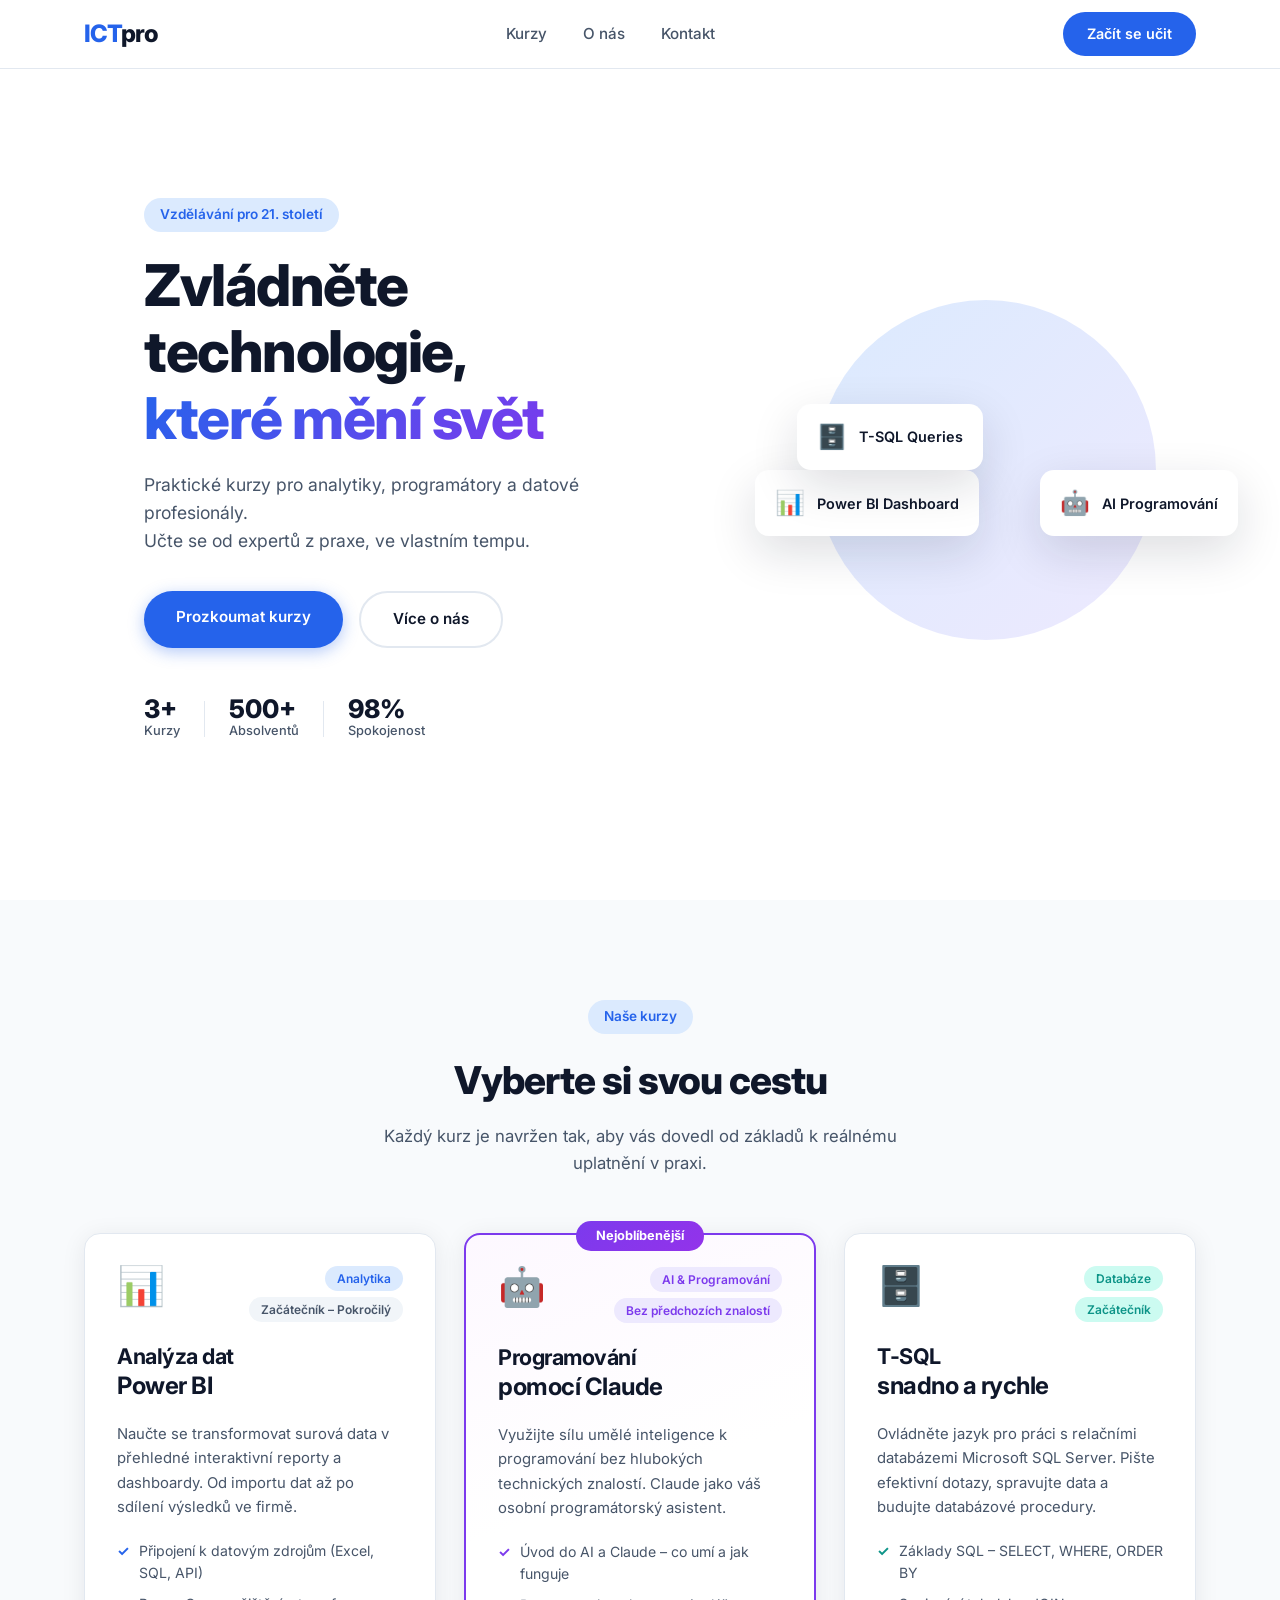
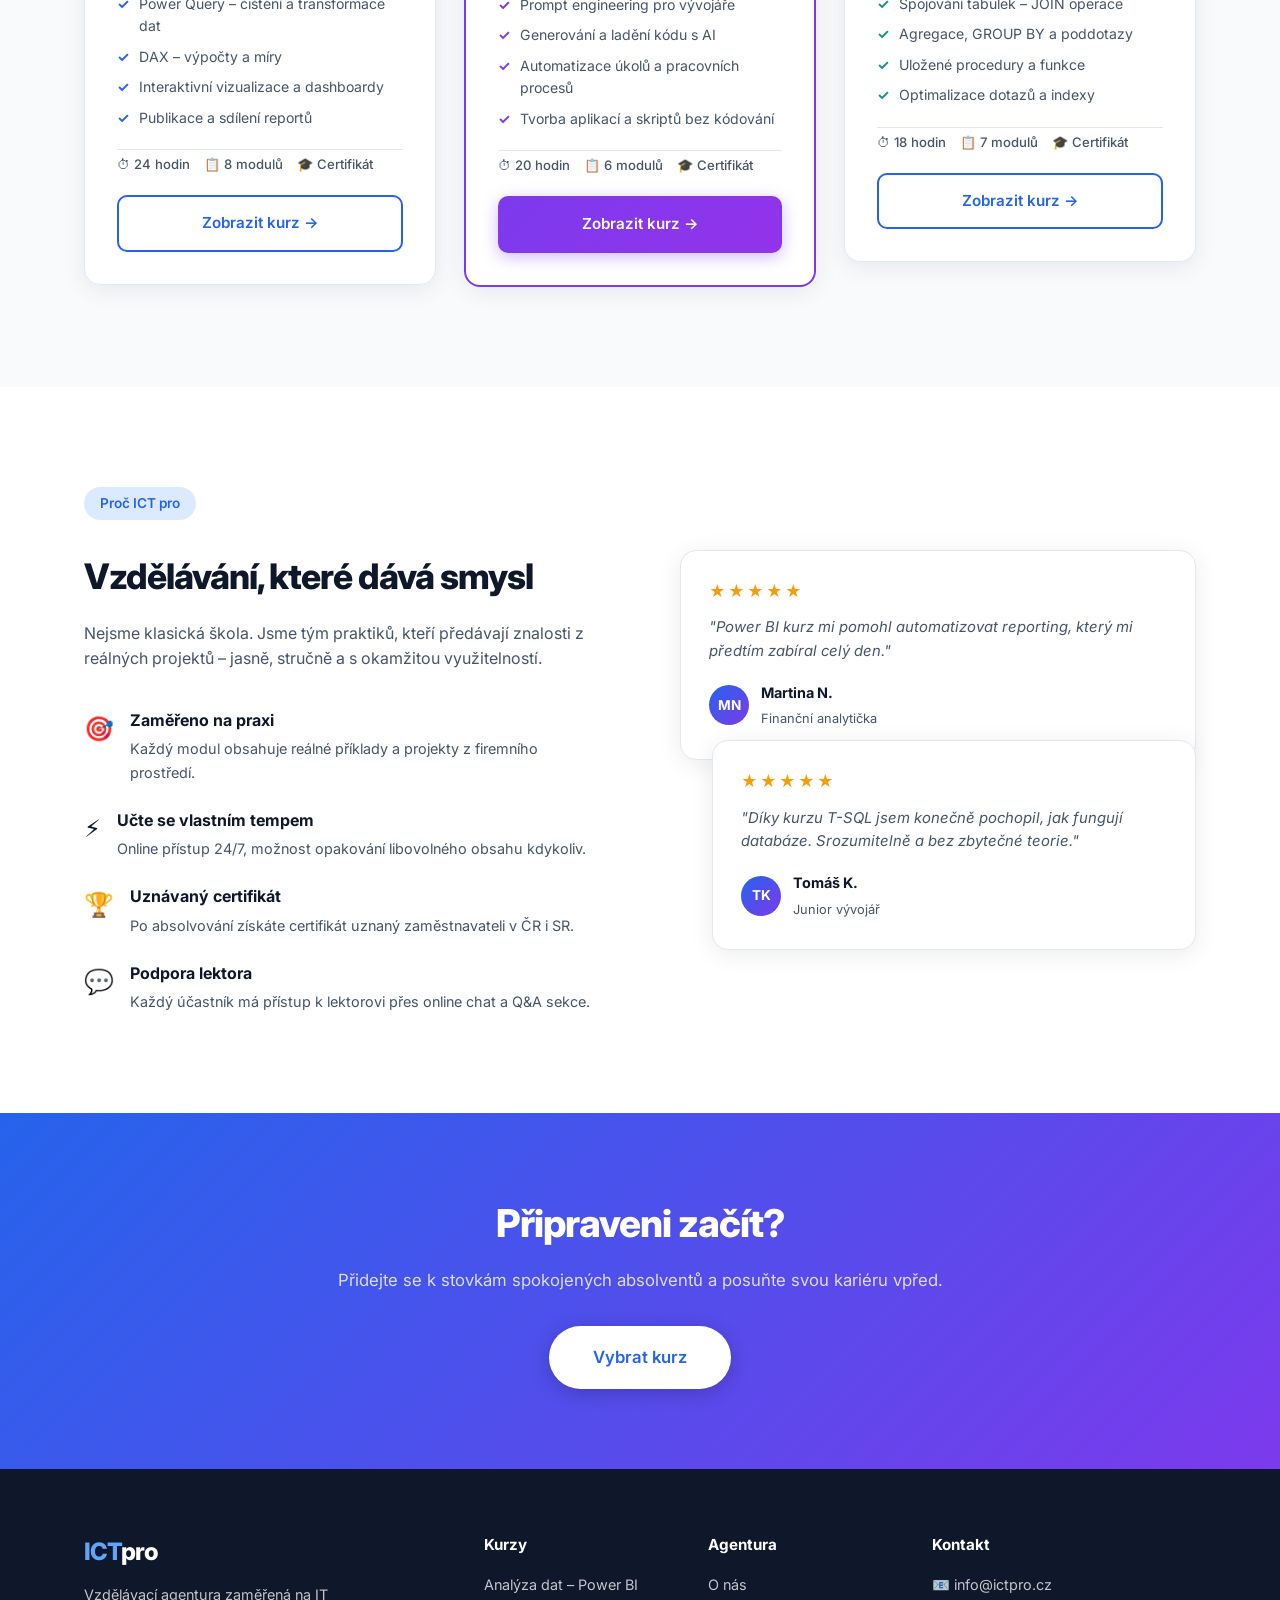
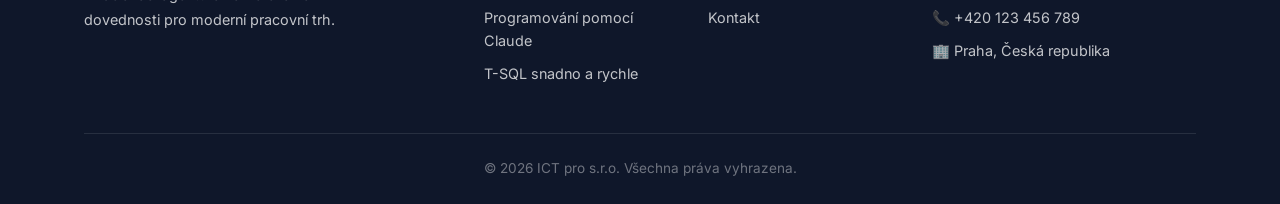
==== index.html @ ae00f1d8 "Initial commit: ICT pro educational website with 3 course pages" ====
<!DOCTYPE html>
<html lang="cs">
<head>
  <meta charset="UTF-8" />
  <meta name="viewport" content="width=device-width, initial-scale=1.0" />
  <title>ICT pro – Vzdělávací agentura</title>
  <link rel="stylesheet" href="style.css" />
  <link rel="preconnect" href="https://fonts.googleapis.com" />
  <link rel="preconnect" href="https://fonts.gstatic.com" crossorigin />
  <link href="https://fonts.googleapis.com/css2?family=Inter:wght@300;400;500;600;700;800&display=swap" rel="stylesheet" />
</head>
<body>

  <!-- NAVIGATION -->
  <nav class="navbar">
    <div class="nav-inner">
      <a href="#" class="logo">
        <span class="logo-ict">ICT</span><span class="logo-pro">pro</span>
      </a>
      <ul class="nav-links">
        <li><a href="#kurzy">Kurzy</a></li>
        <li><a href="#o-nas">O nás</a></li>
        <li><a href="#kontakt">Kontakt</a></li>
      </ul>
      <a href="#kurzy" class="btn-nav">Začít se učit</a>
      <button class="hamburger" id="hamburger" aria-label="Menu">
        <span></span><span></span><span></span>
      </button>
    </div>
  </nav>

  <!-- HERO -->
  <header class="hero">
    <div class="hero-bg"></div>
    <div class="hero-content">
      <div class="badge">Vzdělávání pro 21. století</div>
      <h1>Zvládněte technologie,<br /><span class="gradient-text">které mění svět</span></h1>
      <p class="hero-sub">Praktické kurzy pro analytiky, programátory a datové profesionály.<br />Učte se od expertů z praxe, ve vlastním tempu.</p>
      <div class="hero-cta">
        <a href="#kurzy" class="btn-primary">Prozkoumat kurzy</a>
        <a href="#o-nas" class="btn-ghost">Více o nás</a>
      </div>
      <div class="hero-stats">
        <div class="stat"><span class="stat-num">3+</span><span class="stat-label">Kurzy</span></div>
        <div class="stat-divider"></div>
        <div class="stat"><span class="stat-num">500+</span><span class="stat-label">Absolventů</span></div>
        <div class="stat-divider"></div>
        <div class="stat"><span class="stat-num">98%</span><span class="stat-label">Spokojenost</span></div>
      </div>
    </div>
    <div class="hero-visual">
      <div class="floating-card card-1">
        <div class="card-icon">📊</div>
        <div class="card-text">Power BI Dashboard</div>
      </div>
      <div class="floating-card card-2">
        <div class="card-icon">🤖</div>
        <div class="card-text">AI Programování</div>
      </div>
      <div class="floating-card card-3">
        <div class="card-icon">🗄️</div>
        <div class="card-text">T-SQL Queries</div>
      </div>
      <div class="hero-circle"></div>
    </div>
  </header>

  <!-- COURSES -->
  <section class="kurzy" id="kurzy">
    <div class="container">
      <div class="section-header">
        <div class="section-badge">Naše kurzy</div>
        <h2>Vyberte si svou cestu</h2>
        <p>Každý kurz je navržen tak, aby vás dovedl od základů k reálnému uplatnění v praxi.</p>
      </div>

      <div class="courses-grid">

        <!-- Course 1: Power BI -->
        <article class="course-card" data-color="blue">
          <div class="course-top">
            <div class="course-icon">📊</div>
            <div class="course-tags">
              <span class="tag">Analytika</span>
              <span class="tag tag-level">Začátečník – Pokročilý</span>
            </div>
          </div>
          <h3>Analýza dat<br /><strong>Power BI</strong></h3>
          <p class="course-desc">Naučte se transformovat surová data v přehledné interaktivní reporty a dashboardy. Od importu dat až po sdílení výsledků ve firmě.</p>
          <ul class="course-topics">
            <li>Připojení k datovým zdrojům (Excel, SQL, API)</li>
            <li>Power Query – čištění a transformace dat</li>
            <li>DAX – výpočty a míry</li>
            <li>Interaktivní vizualizace a dashboardy</li>
            <li>Publikace a sdílení reportů</li>
          </ul>
          <div class="course-meta">
            <span class="meta-item">⏱ 24 hodin</span>
            <span class="meta-item">📋 8 modulů</span>
            <span class="meta-item">🎓 Certifikát</span>
          </div>
          <a href="kurz-powerbi.html" class="btn-course">Zobrazit kurz →</a>
        </article>

        <!-- Course 2: Claude -->
        <article class="course-card featured" data-color="purple">
          <div class="featured-badge">Nejoblíbenější</div>
          <div class="course-top">
            <div class="course-icon">🤖</div>
            <div class="course-tags">
              <span class="tag">AI &amp; Programování</span>
              <span class="tag tag-level">Bez předchozích znalostí</span>
            </div>
          </div>
          <h3>Programování<br /><strong>pomocí Claude</strong></h3>
          <p class="course-desc">Využijte sílu umělé inteligence k programování bez hlubokých technických znalostí. Claude jako váš osobní programátorský asistent.</p>
          <ul class="course-topics">
            <li>Úvod do AI a Claude – co umí a jak funguje</li>
            <li>Prompt engineering pro vývojáře</li>
            <li>Generování a ladění kódu s AI</li>
            <li>Automatizace úkolů a pracovních procesů</li>
            <li>Tvorba aplikací a skriptů bez kódování</li>
          </ul>
          <div class="course-meta">
            <span class="meta-item">⏱ 20 hodin</span>
            <span class="meta-item">📋 6 modulů</span>
            <span class="meta-item">🎓 Certifikát</span>
          </div>
          <a href="kurz-claude.html" class="btn-course btn-course-featured">Zobrazit kurz →</a>
        </article>

        <!-- Course 3: T-SQL -->
        <article class="course-card" data-color="teal">
          <div class="course-top">
            <div class="course-icon">🗄️</div>
            <div class="course-tags">
              <span class="tag">Databáze</span>
              <span class="tag tag-level">Začátečník</span>
            </div>
          </div>
          <h3>T-SQL<br /><strong>snadno a rychle</strong></h3>
          <p class="course-desc">Ovládněte jazyk pro práci s relačními databázemi Microsoft SQL Server. Pište efektivní dotazy, spravujte data a budujte databázové procedury.</p>
          <ul class="course-topics">
            <li>Základy SQL – SELECT, WHERE, ORDER BY</li>
            <li>Spojování tabulek – JOIN operace</li>
            <li>Agregace, GROUP BY a poddotazy</li>
            <li>Uložené procedury a funkce</li>
            <li>Optimalizace dotazů a indexy</li>
          </ul>
          <div class="course-meta">
            <span class="meta-item">⏱ 18 hodin</span>
            <span class="meta-item">📋 7 modulů</span>
            <span class="meta-item">🎓 Certifikát</span>
          </div>
          <a href="kurz-tsql.html" class="btn-course">Zobrazit kurz →</a>
        </article>

      </div>
    </div>
  </section>

  <!-- WHY US -->
  <section class="why-us" id="o-nas">
    <div class="container">
      <div class="why-grid">
        <div class="why-text">
          <div class="section-badge">Proč ICT pro</div>
          <h2>Vzdělávání, které dává smysl</h2>
          <p>Nejsme klasická škola. Jsme tým praktiků, kteří předávají znalosti z reálných projektů – jasně, stručně a s okamžitou využitelností.</p>
          <div class="why-features">
            <div class="feature">
              <div class="feature-icon">🎯</div>
              <div>
                <h4>Zaměřeno na praxi</h4>
                <p>Každý modul obsahuje reálné příklady a projekty z firemního prostředí.</p>
              </div>
            </div>
            <div class="feature">
              <div class="feature-icon">⚡</div>
              <div>
                <h4>Učte se vlastním tempem</h4>
                <p>Online přístup 24/7, možnost opakování libovolného obsahu kdykoliv.</p>
              </div>
            </div>
            <div class="feature">
              <div class="feature-icon">🏆</div>
              <div>
                <h4>Uznávaný certifikát</h4>
                <p>Po absolvování získáte certifikát uznaný zaměstnavateli v ČR i SR.</p>
              </div>
            </div>
            <div class="feature">
              <div class="feature-icon">💬</div>
              <div>
                <h4>Podpora lektora</h4>
                <p>Každý účastník má přístup k lektorovi přes online chat a Q&amp;A sekce.</p>
              </div>
            </div>
          </div>
        </div>
        <div class="why-visual">
          <div class="testimonial-stack">
            <div class="testimonial">
              <div class="stars">★★★★★</div>
              <p>"Power BI kurz mi pomohl automatizovat reporting, který mi předtím zabíral celý den."</p>
              <div class="testimonial-author">
                <div class="author-avatar">MN</div>
                <div><strong>Martina N.</strong><br /><small>Finanční analytička</small></div>
              </div>
            </div>
            <div class="testimonial testimonial-2">
              <div class="stars">★★★★★</div>
              <p>"Díky kurzu T-SQL jsem konečně pochopil, jak fungují databáze. Srozumitelně a bez zbytečné teorie."</p>
              <div class="testimonial-author">
                <div class="author-avatar">TK</div>
                <div><strong>Tomáš K.</strong><br /><small>Junior vývojář</small></div>
              </div>
            </div>
          </div>
        </div>
      </div>
    </div>
  </section>

  <!-- CTA BANNER -->
  <section class="cta-banner">
    <div class="container">
      <div class="cta-inner">
        <h2>Připraveni začít?</h2>
        <p>Přidejte se k stovkám spokojených absolventů a posuňte svou kariéru vpřed.</p>
        <a href="#kurzy" class="btn-primary btn-large">Vybrat kurz</a>
      </div>
    </div>
  </section>

  <!-- FOOTER -->
  <footer class="footer" id="kontakt">
    <div class="container">
      <div class="footer-grid">
        <div class="footer-brand">
          <a href="#" class="logo">
            <span class="logo-ict">ICT</span><span class="logo-pro">pro</span>
          </a>
          <p>Vzdělávací agentura zaměřená na IT dovednosti pro moderní pracovní trh.</p>
        </div>
        <div class="footer-col">
          <h4>Kurzy</h4>
          <ul>
            <li><a href="kurz-powerbi.html">Analýza dat – Power BI</a></li>
            <li><a href="kurz-claude.html">Programování pomocí Claude</a></li>
            <li><a href="kurz-tsql.html">T-SQL snadno a rychle</a></li>
          </ul>
        </div>
        <div class="footer-col">
          <h4>Agentura</h4>
          <ul>
            <li><a href="#o-nas">O nás</a></li>
            <li><a href="#kontakt">Kontakt</a></li>
          </ul>
        </div>
        <div class="footer-col">
          <h4>Kontakt</h4>
          <ul>
            <li>📧 info@ictpro.cz</li>
            <li>📞 +420 123 456 789</li>
            <li>🏢 Praha, Česká republika</li>
          </ul>
        </div>
      </div>
      <div class="footer-bottom">
        <p>&copy; 2026 ICT pro s.r.o. Všechna práva vyhrazena.</p>
      </div>
    </div>
  </footer>

  <script src="main.js"></script>
</body>
</html>
---- style.css ----
/* ============================================
   ICT pro – Main Stylesheet
   ============================================ */

*, *::before, *::after { box-sizing: border-box; margin: 0; padding: 0; }

:root {
  --blue:   #2563eb;
  --blue-light: #dbeafe;
  --purple: #7c3aed;
  --purple-light: #ede9fe;
  --teal:   #0d9488;
  --teal-light: #ccfbf1;
  --dark:   #0f172a;
  --dark2:  #1e293b;
  --mid:    #475569;
  --light:  #f8fafc;
  --white:  #ffffff;
  --border: #e2e8f0;
  --radius: 16px;
  --shadow: 0 4px 24px rgba(15,23,42,.08);
  --shadow-lg: 0 16px 48px rgba(15,23,42,.14);
}

html { scroll-behavior: smooth; }

body {
  font-family: 'Inter', system-ui, sans-serif;
  color: var(--dark);
  background: var(--white);
  line-height: 1.6;
  overflow-x: hidden;
}

a { text-decoration: none; color: inherit; }
ul { list-style: none; }
img { max-width: 100%; }

.container {
  max-width: 1160px;
  margin: 0 auto;
  padding: 0 24px;
}

/* ---- BUTTONS ---- */
.btn-primary {
  display: inline-block;
  background: var(--blue);
  color: var(--white);
  padding: 14px 32px;
  border-radius: 50px;
  font-weight: 600;
  font-size: .95rem;
  transition: background .2s, transform .15s, box-shadow .2s;
  box-shadow: 0 4px 16px rgba(37,99,235,.35);
}
.btn-primary:hover { background: #1d4ed8; transform: translateY(-2px); box-shadow: 0 8px 24px rgba(37,99,235,.4); }

.btn-ghost {
  display: inline-block;
  color: var(--dark);
  padding: 14px 32px;
  border-radius: 50px;
  font-weight: 600;
  font-size: .95rem;
  border: 2px solid var(--border);
  transition: border-color .2s, color .2s, transform .15s;
}
.btn-ghost:hover { border-color: var(--blue); color: var(--blue); transform: translateY(-2px); }

.btn-large { padding: 18px 44px; font-size: 1.05rem; }

/* ---- NAVBAR ---- */
.navbar {
  position: fixed;
  top: 0; left: 0; right: 0;
  z-index: 100;
  background: rgba(255,255,255,.9);
  backdrop-filter: blur(12px);
  border-bottom: 1px solid var(--border);
  transition: box-shadow .3s;
}
.navbar.scrolled { box-shadow: var(--shadow); }

.nav-inner {
  display: flex;
  align-items: center;
  justify-content: space-between;
  max-width: 1160px;
  margin: 0 auto;
  padding: 0 24px;
  height: 68px;
}

.logo { font-size: 1.5rem; font-weight: 800; letter-spacing: -1px; }
.logo-ict { color: var(--blue); }
.logo-pro { color: var(--dark); }

.nav-links {
  display: flex;
  gap: 36px;
}
.nav-links a {
  font-weight: 500;
  font-size: .95rem;
  color: var(--mid);
  transition: color .2s;
}
.nav-links a:hover { color: var(--blue); }

.btn-nav {
  background: var(--blue);
  color: var(--white);
  padding: 10px 24px;
  border-radius: 50px;
  font-weight: 600;
  font-size: .9rem;
  transition: background .2s, transform .15s;
}
.btn-nav:hover { background: #1d4ed8; transform: translateY(-1px); }

.hamburger {
  display: none;
  flex-direction: column;
  gap: 5px;
  background: none;
  border: none;
  cursor: pointer;
  padding: 4px;
}
.hamburger span {
  display: block;
  width: 24px; height: 2px;
  background: var(--dark);
  border-radius: 2px;
  transition: transform .3s, opacity .3s;
}

/* ---- HERO ---- */
.hero {
  min-height: 100vh;
  display: flex;
  align-items: center;
  padding: 100px 24px 60px;
  max-width: 1160px;
  margin: 0 auto;
  position: relative;
  gap: 60px;
}

.hero-content { flex: 1; min-width: 0; }
.hero-visual { flex: 0 0 420px; position: relative; display: flex; align-items: center; justify-content: center; }

.badge {
  display: inline-block;
  background: var(--blue-light);
  color: var(--blue);
  padding: 6px 16px;
  border-radius: 50px;
  font-size: .85rem;
  font-weight: 600;
  margin-bottom: 20px;
}

.hero h1 {
  font-size: clamp(2.2rem, 5vw, 3.6rem);
  font-weight: 800;
  line-height: 1.15;
  letter-spacing: -1.5px;
  margin-bottom: 20px;
}

.gradient-text {
  background: linear-gradient(135deg, var(--blue) 0%, var(--purple) 100%);
  -webkit-background-clip: text;
  -webkit-text-fill-color: transparent;
  background-clip: text;
}

.hero-sub {
  font-size: 1.1rem;
  color: var(--mid);
  margin-bottom: 36px;
  max-width: 520px;
}

.hero-cta { display: flex; gap: 16px; flex-wrap: wrap; margin-bottom: 48px; }

.hero-stats {
  display: flex;
  align-items: center;
  gap: 24px;
}
.stat { display: flex; flex-direction: column; }
.stat-num { font-size: 1.6rem; font-weight: 800; color: var(--dark); line-height: 1; }
.stat-label { font-size: .8rem; color: var(--mid); font-weight: 500; }
.stat-divider { width: 1px; height: 36px; background: var(--border); }

/* Hero visual */
.hero-circle {
  width: 340px; height: 340px;
  border-radius: 50%;
  background: linear-gradient(135deg, var(--blue-light) 0%, var(--purple-light) 100%);
  position: absolute;
  z-index: 0;
}

.floating-card {
  position: absolute;
  background: var(--white);
  border-radius: 14px;
  padding: 14px 20px;
  box-shadow: var(--shadow-lg);
  display: flex;
  align-items: center;
  gap: 12px;
  z-index: 1;
  font-weight: 600;
  font-size: .9rem;
  white-space: nowrap;
  animation: float 4s ease-in-out infinite;
}
.floating-card .card-icon { font-size: 1.5rem; }

.card-1 { top: 5%; left: -5%; animation-delay: 0s; }
.card-2 { top: 40%; right: -10%; animation-delay: 1.3s; }
.card-3 { bottom: 10%; left: 5%; animation-delay: 2.6s; }

@keyframes float {
  0%, 100% { transform: translateY(0); }
  50% { transform: translateY(-12px); }
}

/* ---- SECTION HEADER ---- */
.section-header { text-align: center; margin-bottom: 56px; }
.section-badge {
  display: inline-block;
  background: var(--blue-light);
  color: var(--blue);
  padding: 6px 16px;
  border-radius: 50px;
  font-size: .85rem;
  font-weight: 600;
  margin-bottom: 16px;
}
.section-header h2 { font-size: 2.4rem; font-weight: 800; letter-spacing: -1px; margin-bottom: 12px; }
.section-header p { font-size: 1.05rem; color: var(--mid); max-width: 540px; margin: 0 auto; }

/* ---- COURSES ---- */
.kurzy { padding: 100px 0; background: var(--light); }

.courses-grid {
  display: grid;
  grid-template-columns: repeat(3, 1fr);
  gap: 28px;
  align-items: start;
}

.course-card {
  background: var(--white);
  border-radius: var(--radius);
  padding: 32px;
  box-shadow: var(--shadow);
  border: 1px solid var(--border);
  position: relative;
  transition: transform .25s, box-shadow .25s;
  display: flex;
  flex-direction: column;
  gap: 20px;
}
.course-card:hover { transform: translateY(-6px); box-shadow: var(--shadow-lg); }

.course-card.featured {
  border: 2px solid var(--purple);
  background: linear-gradient(160deg, #fdf8ff 0%, #fff 40%);
}

.featured-badge {
  position: absolute;
  top: -14px; left: 50%;
  transform: translateX(-50%);
  background: linear-gradient(135deg, var(--purple) 0%, #9333ea 100%);
  color: var(--white);
  padding: 5px 20px;
  border-radius: 50px;
  font-size: .8rem;
  font-weight: 700;
  white-space: nowrap;
}

.course-top { display: flex; align-items: flex-start; justify-content: space-between; gap: 12px; }
.course-icon { font-size: 2.4rem; line-height: 1; }
.course-tags { display: flex; flex-direction: column; gap: 6px; align-items: flex-end; }

.tag {
  display: inline-block;
  padding: 3px 12px;
  border-radius: 50px;
  font-size: .75rem;
  font-weight: 600;
  background: var(--blue-light);
  color: var(--blue);
}
.tag-level {
  background: #f1f5f9;
  color: var(--mid);
}

.course-card[data-color="purple"] .tag { background: var(--purple-light); color: var(--purple); }
.course-card[data-color="teal"]   .tag { background: var(--teal-light);   color: var(--teal); }

.course-card h3 {
  font-size: 1.35rem;
  font-weight: 700;
  line-height: 1.3;
  letter-spacing: -.5px;
}
.course-card h3 strong { display: block; font-size: 1.5rem; }

.course-desc { font-size: .93rem; color: var(--mid); line-height: 1.65; }

.course-topics { display: flex; flex-direction: column; gap: 8px; }
.course-topics li {
  font-size: .88rem;
  color: var(--mid);
  padding-left: 22px;
  position: relative;
}
.course-topics li::before {
  content: '✓';
  position: absolute;
  left: 0;
  color: var(--blue);
  font-weight: 700;
}
.course-card[data-color="purple"] .course-topics li::before { color: var(--purple); }
.course-card[data-color="teal"]   .course-topics li::before { color: var(--teal); }

.course-meta {
  display: flex;
  gap: 14px;
  flex-wrap: wrap;
  padding-top: 4px;
  border-top: 1px solid var(--border);
}
.meta-item { font-size: .82rem; color: var(--mid); font-weight: 500; }

.btn-course {
  display: block;
  text-align: center;
  padding: 14px;
  border-radius: 10px;
  font-weight: 600;
  font-size: .95rem;
  border: 2px solid var(--blue);
  color: var(--blue);
  transition: background .2s, color .2s, transform .15s;
  margin-top: auto;
}
.btn-course:hover { background: var(--blue); color: var(--white); transform: translateY(-2px); }

.btn-course-featured {
  background: linear-gradient(135deg, var(--purple) 0%, #9333ea 100%);
  border-color: transparent;
  color: var(--white);
  box-shadow: 0 4px 16px rgba(124,58,237,.35);
}
.btn-course-featured:hover { background: linear-gradient(135deg, #6d28d9 0%, #7c3aed 100%); color: var(--white); box-shadow: 0 8px 24px rgba(124,58,237,.4); }

/* ---- WHY US ---- */
.why-us { padding: 100px 0; }

.why-grid {
  display: grid;
  grid-template-columns: 1fr 1fr;
  gap: 80px;
  align-items: center;
}

.why-text .section-badge { display: inline-block; }
.why-text h2 { font-size: 2.2rem; font-weight: 800; letter-spacing: -1px; margin: 12px 0 16px; }
.why-text > p { font-size: 1rem; color: var(--mid); margin-bottom: 36px; }

.why-features { display: flex; flex-direction: column; gap: 24px; }
.feature { display: flex; gap: 16px; align-items: flex-start; }
.feature-icon { font-size: 1.5rem; flex-shrink: 0; margin-top: 2px; }
.feature h4 { font-size: 1rem; font-weight: 700; margin-bottom: 4px; }
.feature p { font-size: .9rem; color: var(--mid); }

.testimonial-stack { position: relative; }
.testimonial {
  background: var(--white);
  border: 1px solid var(--border);
  border-radius: var(--radius);
  padding: 28px;
  box-shadow: var(--shadow);
}
.testimonial-2 {
  margin-top: -20px;
  margin-left: 32px;
  position: relative;
  z-index: 1;
}
.stars { color: #f59e0b; font-size: 1rem; margin-bottom: 12px; letter-spacing: 2px; }
.testimonial p { font-size: .93rem; color: var(--mid); font-style: italic; margin-bottom: 16px; }
.testimonial-author { display: flex; align-items: center; gap: 12px; }
.author-avatar {
  width: 40px; height: 40px;
  border-radius: 50%;
  background: linear-gradient(135deg, var(--blue) 0%, var(--purple) 100%);
  color: var(--white);
  font-weight: 700;
  font-size: .85rem;
  display: flex;
  align-items: center;
  justify-content: center;
  flex-shrink: 0;
}
.testimonial-author strong { font-size: .9rem; }
.testimonial-author small { color: var(--mid); font-size: .8rem; }

/* ---- CTA BANNER ---- */
.cta-banner {
  padding: 80px 0;
  background: linear-gradient(135deg, var(--blue) 0%, var(--purple) 100%);
}
.cta-inner { text-align: center; }
.cta-inner h2 { font-size: 2.4rem; font-weight: 800; color: var(--white); margin-bottom: 12px; letter-spacing: -1px; }
.cta-inner p { font-size: 1.05rem; color: rgba(255,255,255,.8); margin-bottom: 32px; }
.cta-inner .btn-primary {
  background: var(--white);
  color: var(--blue);
  box-shadow: 0 4px 20px rgba(0,0,0,.2);
}
.cta-inner .btn-primary:hover { background: #f1f5f9; transform: translateY(-3px); }

/* ---- FOOTER ---- */
.footer { background: var(--dark); color: rgba(255,255,255,.75); padding: 64px 0 0; }

.footer-grid {
  display: grid;
  grid-template-columns: 2fr 1fr 1fr 1.5fr;
  gap: 48px;
  margin-bottom: 48px;
}

.footer-brand p { font-size: .9rem; margin-top: 12px; line-height: 1.7; max-width: 260px; }
.footer-brand .logo-ict { color: #60a5fa; }
.footer-brand .logo-pro { color: var(--white); }

.footer-col h4 { color: var(--white); font-size: .95rem; font-weight: 700; margin-bottom: 16px; }
.footer-col ul { display: flex; flex-direction: column; gap: 10px; }
.footer-col a { font-size: .9rem; transition: color .2s; }
.footer-col a:hover { color: var(--white); }
.footer-col li { font-size: .9rem; }

.footer-bottom {
  border-top: 1px solid rgba(255,255,255,.1);
  padding: 24px 0;
  text-align: center;
  font-size: .85rem;
  color: rgba(255,255,255,.4);
}

/* ---- RESPONSIVE ---- */
@media (max-width: 1024px) {
  .courses-grid { grid-template-columns: 1fr; max-width: 560px; margin: 0 auto; }
  .hero { flex-direction: column; text-align: center; }
  .hero-visual { display: none; }
  .hero-stats { justify-content: center; }
  .hero-cta { justify-content: center; }
  .hero-sub { margin: 0 auto 36px; }
  .why-grid { grid-template-columns: 1fr; gap: 48px; }
  .footer-grid { grid-template-columns: 1fr 1fr; }
}

@media (max-width: 640px) {
  .nav-links, .btn-nav { display: none; }
  .hamburger { display: flex; }
  .nav-links.open {
    display: flex;
    flex-direction: column;
    position: fixed;
    top: 68px; left: 0; right: 0;
    background: var(--white);
    padding: 24px;
    gap: 16px;
    border-bottom: 1px solid var(--border);
    box-shadow: var(--shadow);
  }
  .nav-links.open + .btn-nav { display: block; }
  .section-header h2 { font-size: 1.8rem; }
  .footer-grid { grid-template-columns: 1fr; gap: 32px; }
  .cta-inner h2 { font-size: 1.8rem; }
}
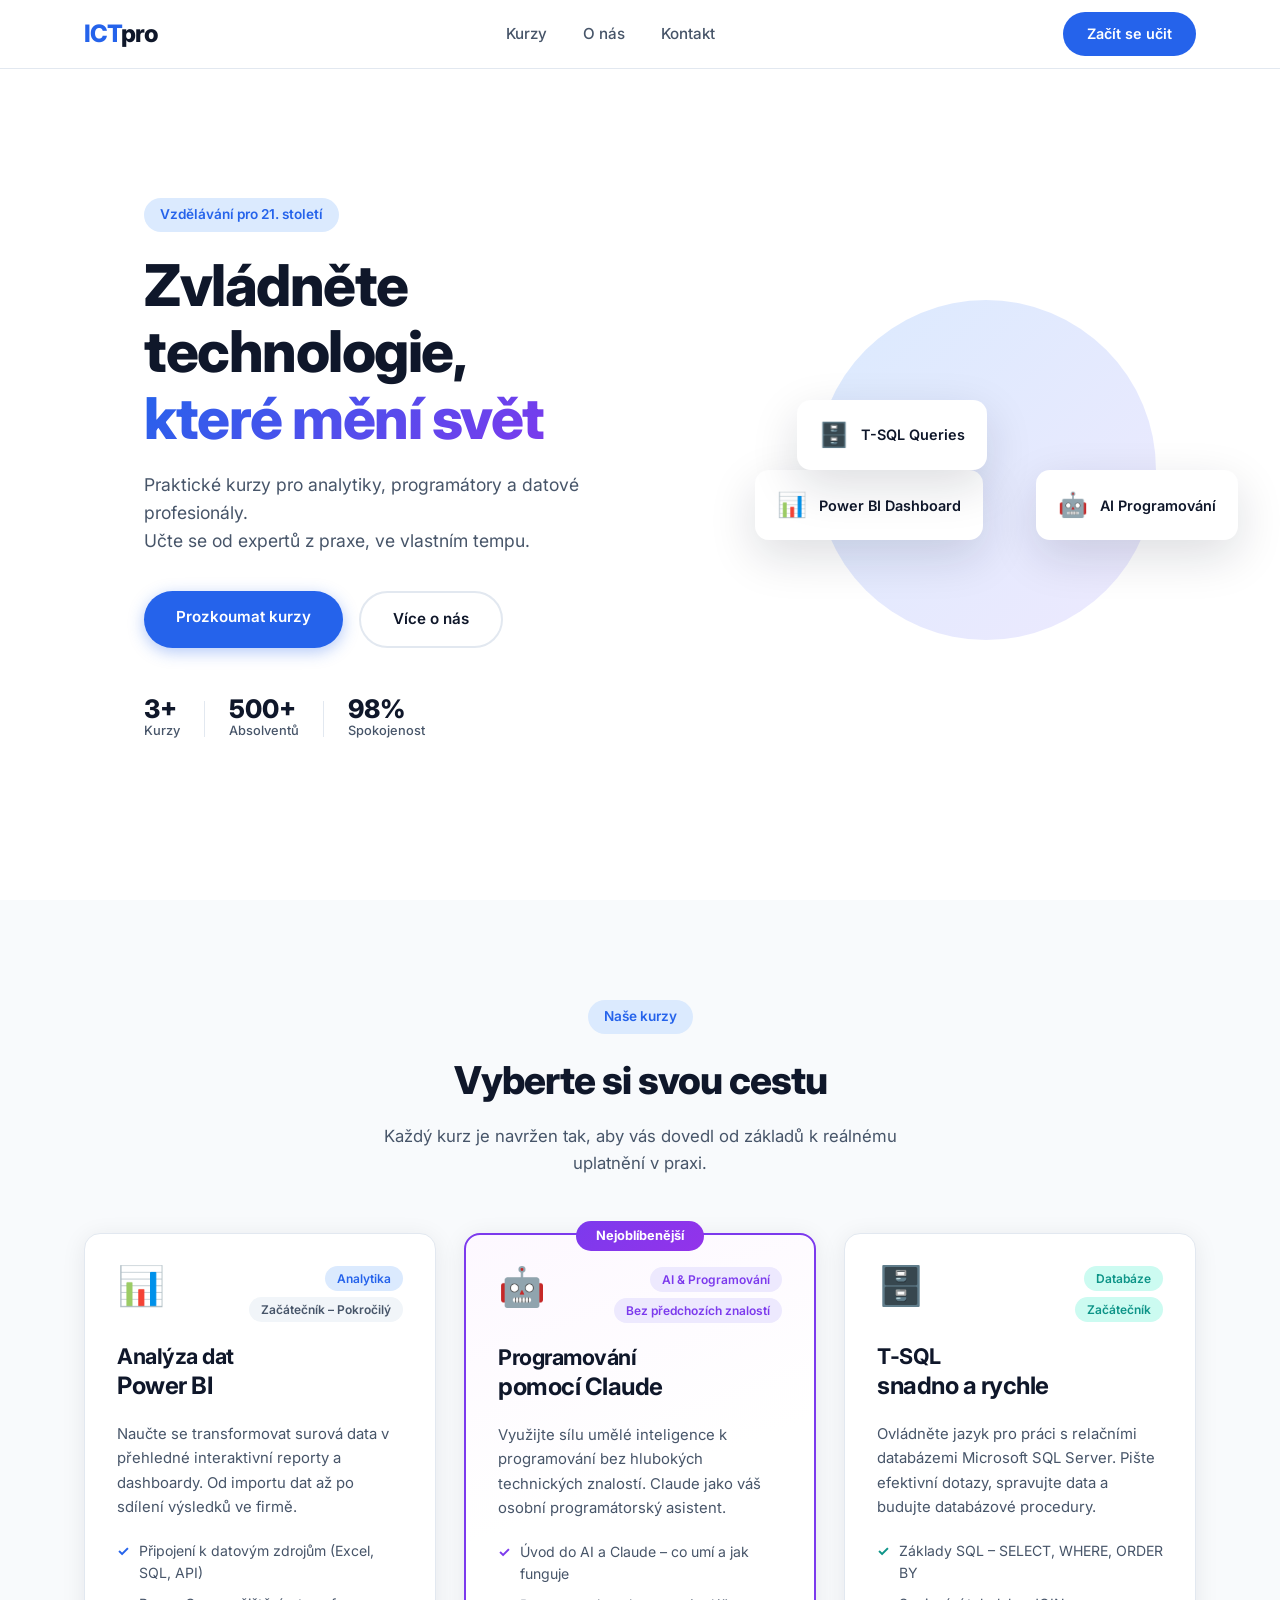
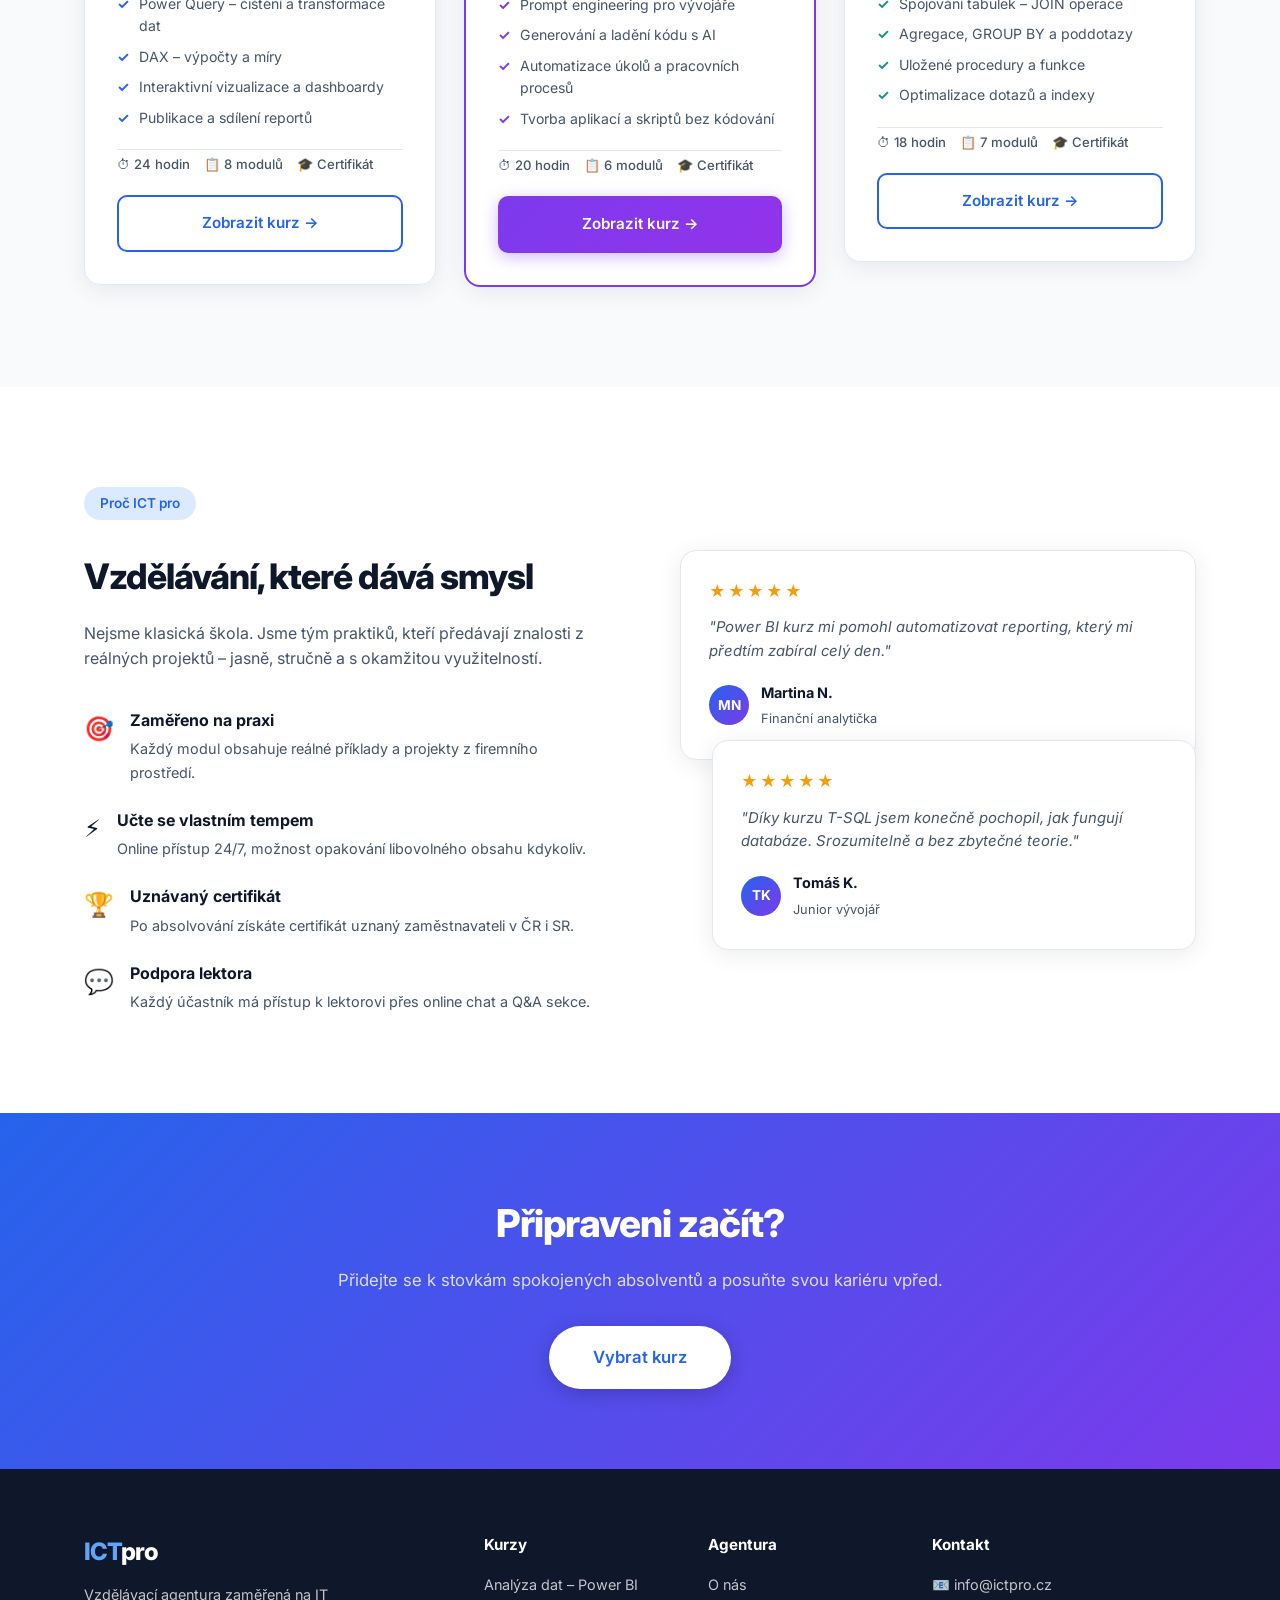
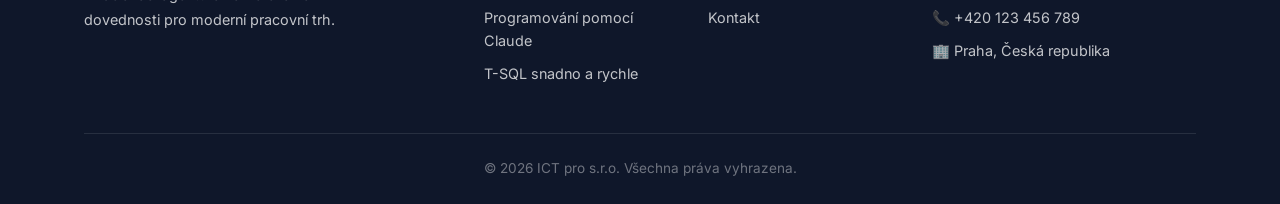
==== commit 5a2be0b7: "Make hero floating cards clickable links to course pages" ====
--- a/index.html
+++ b/index.html
@@ -49,18 +49,18 @@
       </div>
     </div>
     <div class="hero-visual">
-      <div class="floating-card card-1">
+      <a href="kurz-powerbi.html" class="floating-card card-1">
         <div class="card-icon">📊</div>
         <div class="card-text">Power BI Dashboard</div>
-      </div>
-      <div class="floating-card card-2">
+      </a>
+      <a href="kurz-claude.html" class="floating-card card-2">
         <div class="card-icon">🤖</div>
         <div class="card-text">AI Programování</div>
-      </div>
-      <div class="floating-card card-3">
+      </a>
+      <a href="kurz-tsql.html" class="floating-card card-3">
         <div class="card-icon">🗄️</div>
         <div class="card-text">T-SQL Queries</div>
-      </div>
+      </a>
       <div class="hero-circle"></div>
     </div>
   </header>
--- a/style.css
+++ b/style.css
@@ -214,11 +214,20 @@
   display: flex;
   align-items: center;
   gap: 12px;
-  z-index: 1;
+  z-index: 2;
   font-weight: 600;
   font-size: .9rem;
   white-space: nowrap;
   animation: float 4s ease-in-out infinite;
+  cursor: pointer;
+  color: var(--dark);
+  border: 2px solid transparent;
+  transition: border-color .2s, box-shadow .2s, transform .2s;
+}
+.floating-card:hover {
+  border-color: var(--blue);
+  box-shadow: 0 20px 48px rgba(37,99,235,.18);
+  animation-play-state: paused;
 }
 .floating-card .card-icon { font-size: 1.5rem; }
 
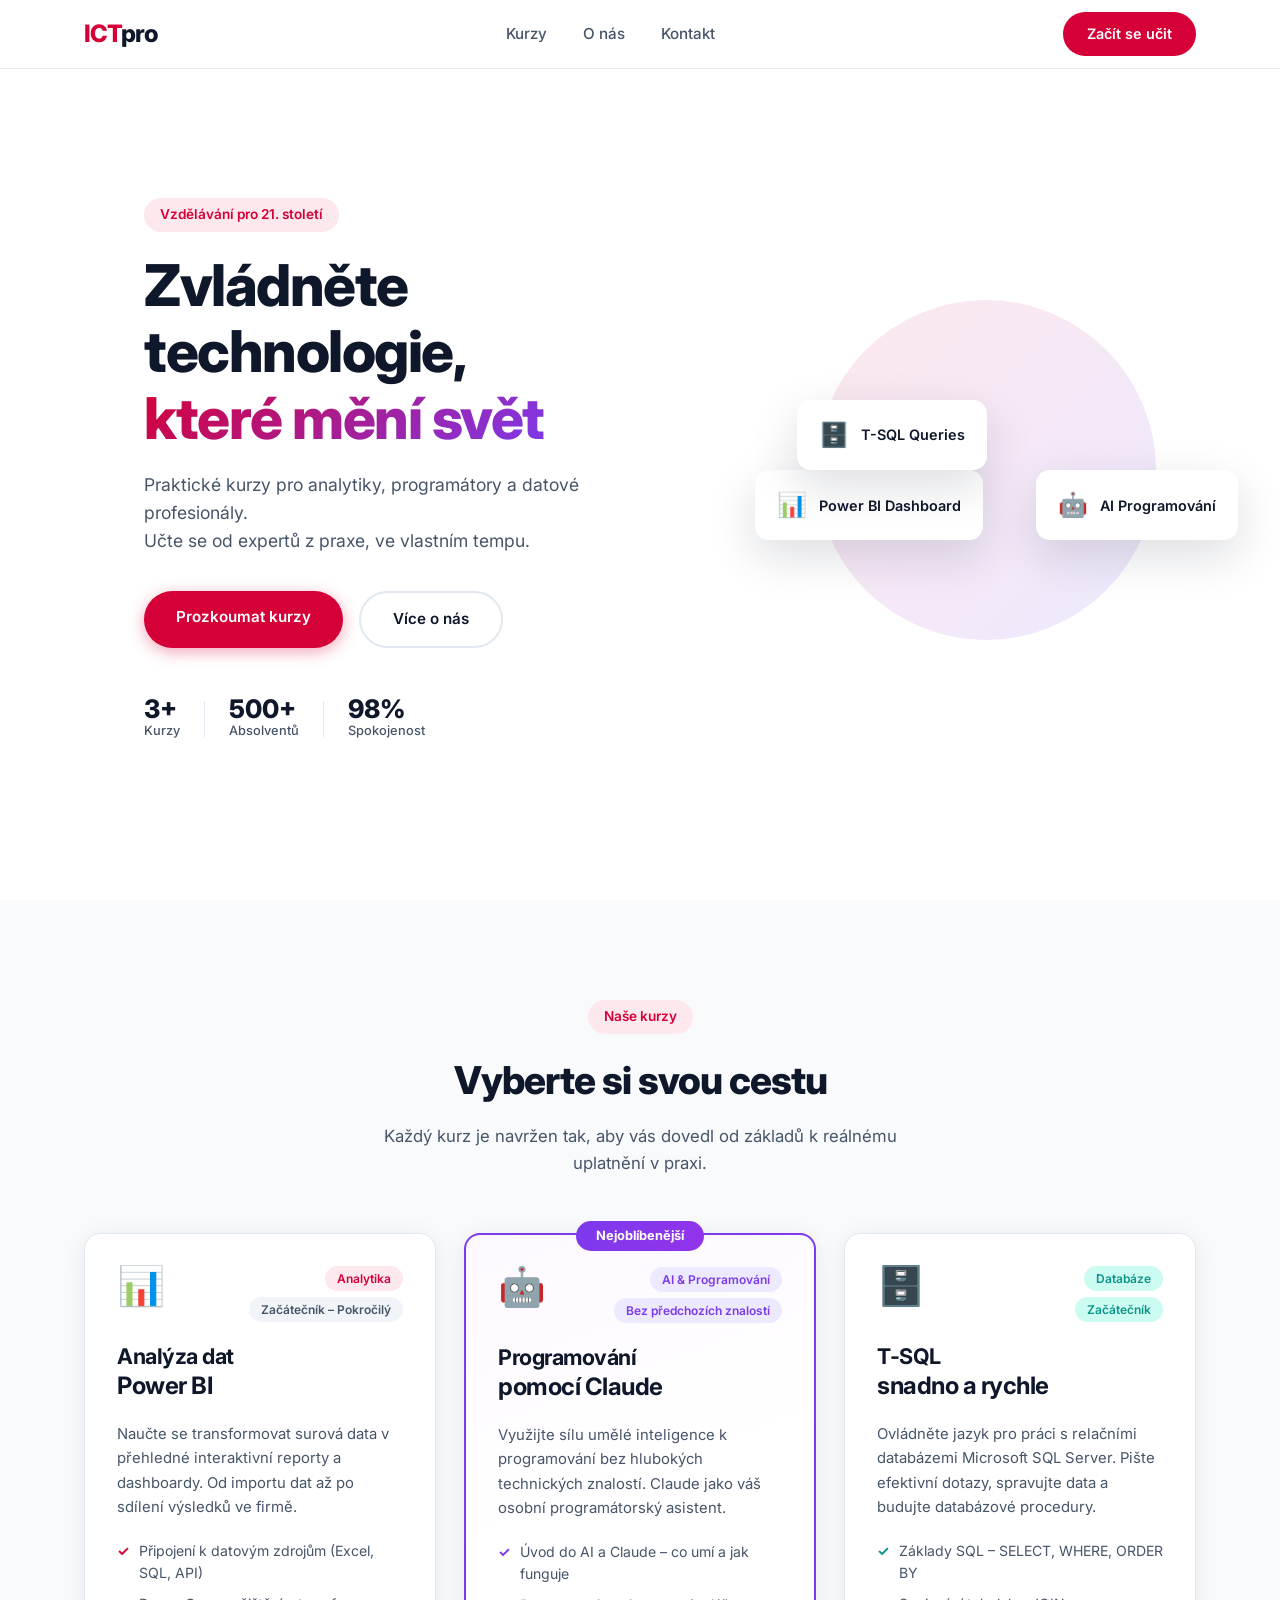
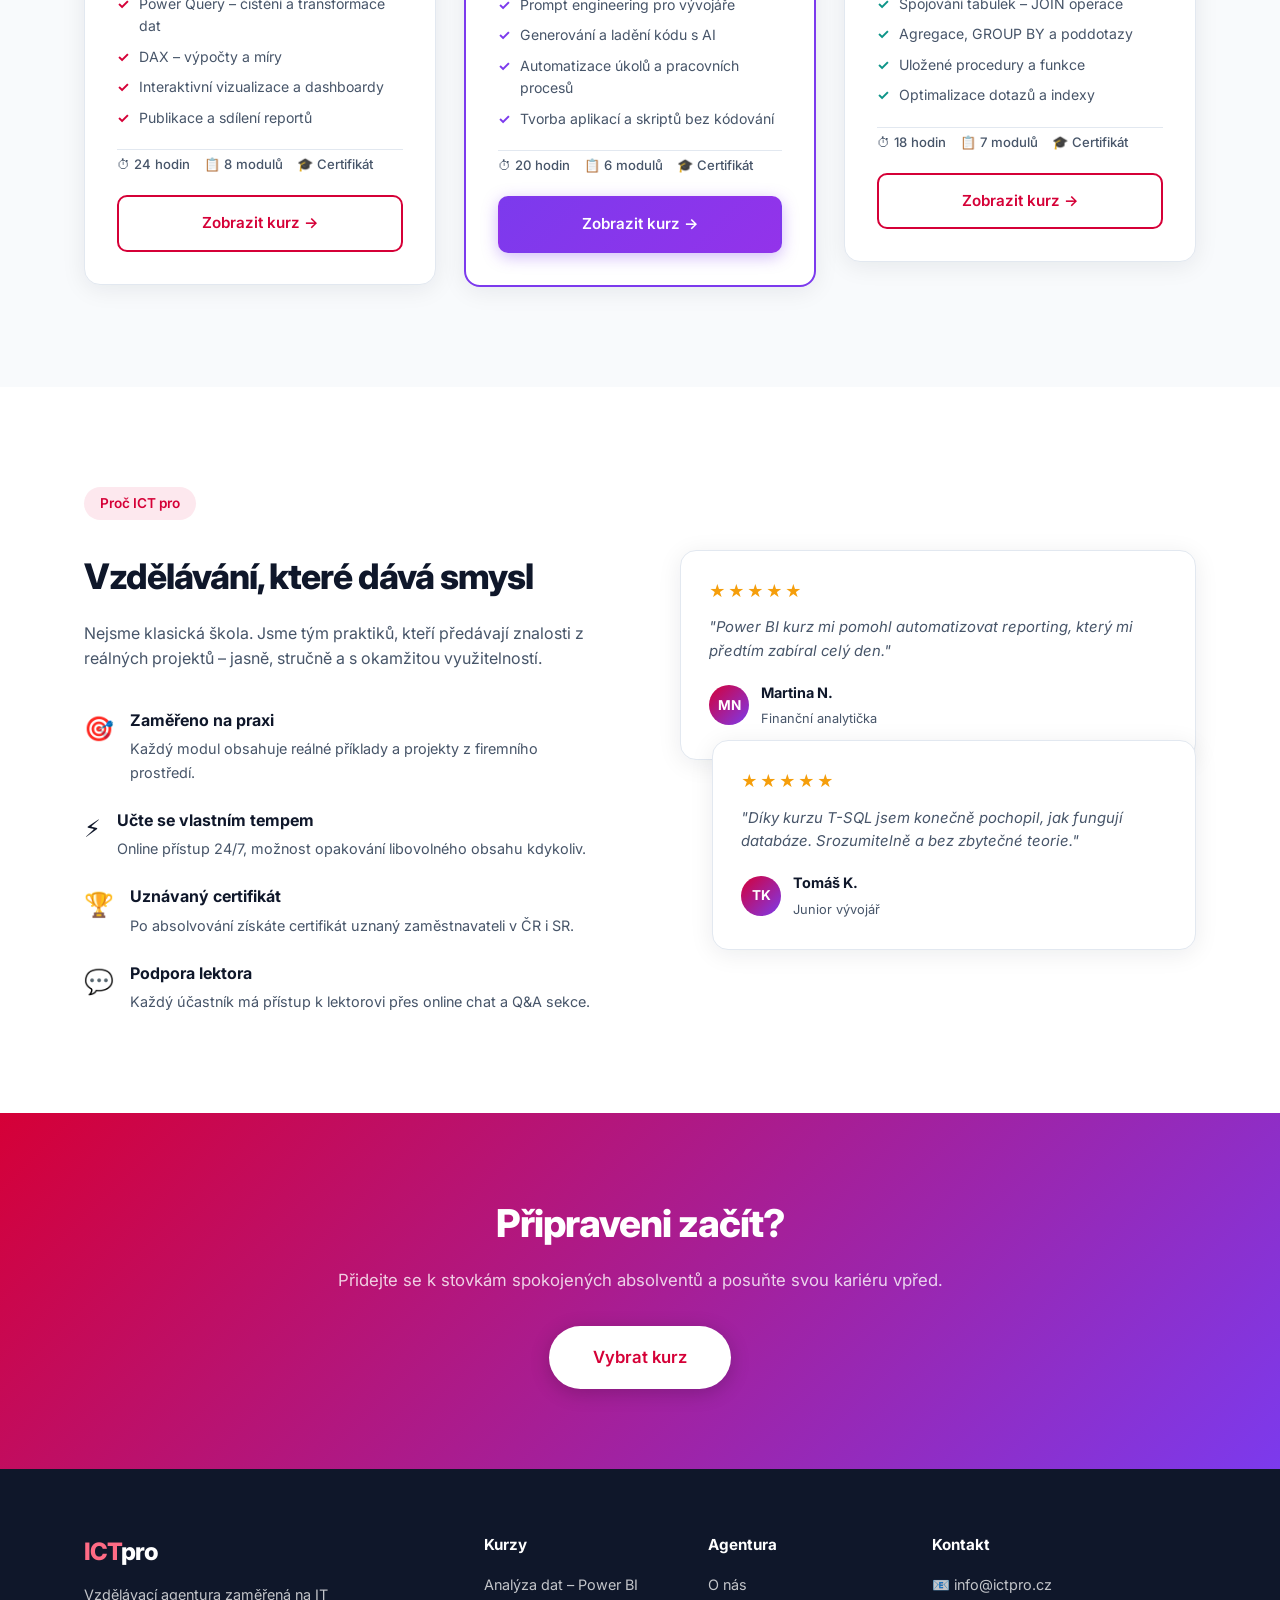
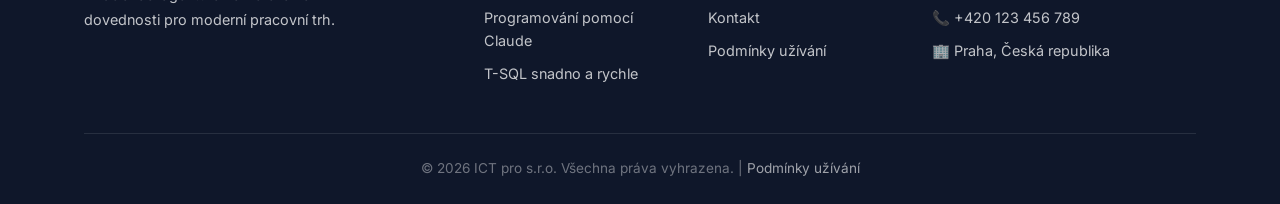
==== commit a5919d06: "feat: přidána stránka podmínek užívání a skill push-github - nová stránka podminky-uzivani.html s 12" ====
--- a/index.html
+++ b/index.html
@@ -256,6 +256,7 @@
           <ul>
             <li><a href="#o-nas">O nás</a></li>
             <li><a href="#kontakt">Kontakt</a></li>
+            <li><a href="podminky-uzivani.html">Podmínky užívání</a></li>
           </ul>
         </div>
         <div class="footer-col">
@@ -268,7 +269,7 @@
         </div>
       </div>
       <div class="footer-bottom">
-        <p>&copy; 2026 ICT pro s.r.o. Všechna práva vyhrazena.</p>
+        <p>&copy; 2026 ICT pro s.r.o. Všechna práva vyhrazena. | <a href="podminky-uzivani.html" style="color:rgba(255,255,255,.6);">Podmínky užívání</a></p>
       </div>
     </div>
   </footer>
--- a/style.css
+++ b/style.css
@@ -5,8 +5,8 @@
 *, *::before, *::after { box-sizing: border-box; margin: 0; padding: 0; }
 
 :root {
-  --blue:   #2563eb;
-  --blue-light: #dbeafe;
+  --blue:   #d50037;
+  --blue-light: #fde8ee;
   --purple: #7c3aed;
   --purple-light: #ede9fe;
   --teal:   #0d9488;
@@ -52,9 +52,9 @@
   font-weight: 600;
   font-size: .95rem;
   transition: background .2s, transform .15s, box-shadow .2s;
-  box-shadow: 0 4px 16px rgba(37,99,235,.35);
-}
-.btn-primary:hover { background: #1d4ed8; transform: translateY(-2px); box-shadow: 0 8px 24px rgba(37,99,235,.4); }
+  box-shadow: 0 4px 16px rgba(213,0,55,.35);
+}
+.btn-primary:hover { background: #a2002a; transform: translateY(-2px); box-shadow: 0 8px 24px rgba(213,0,55,.4); }
 
 .btn-ghost {
   display: inline-block;
@@ -117,7 +117,7 @@
   font-size: .9rem;
   transition: background .2s, transform .15s;
 }
-.btn-nav:hover { background: #1d4ed8; transform: translateY(-1px); }
+.btn-nav:hover { background: #a2002a; transform: translateY(-1px); }
 
 .hamburger {
   display: none;
@@ -226,7 +226,7 @@
 }
 .floating-card:hover {
   border-color: var(--blue);
-  box-shadow: 0 20px 48px rgba(37,99,235,.18);
+  box-shadow: 0 20px 48px rgba(213,0,55,.18);
   animation-play-state: paused;
 }
 .floating-card .card-icon { font-size: 1.5rem; }
@@ -454,7 +454,7 @@
 }
 
 .footer-brand p { font-size: .9rem; margin-top: 12px; line-height: 1.7; max-width: 260px; }
-.footer-brand .logo-ict { color: #60a5fa; }
+.footer-brand .logo-ict { color: #ff6b85; }
 .footer-brand .logo-pro { color: var(--white); }
 
 .footer-col h4 { color: var(--white); font-size: .95rem; font-weight: 700; margin-bottom: 16px; }
